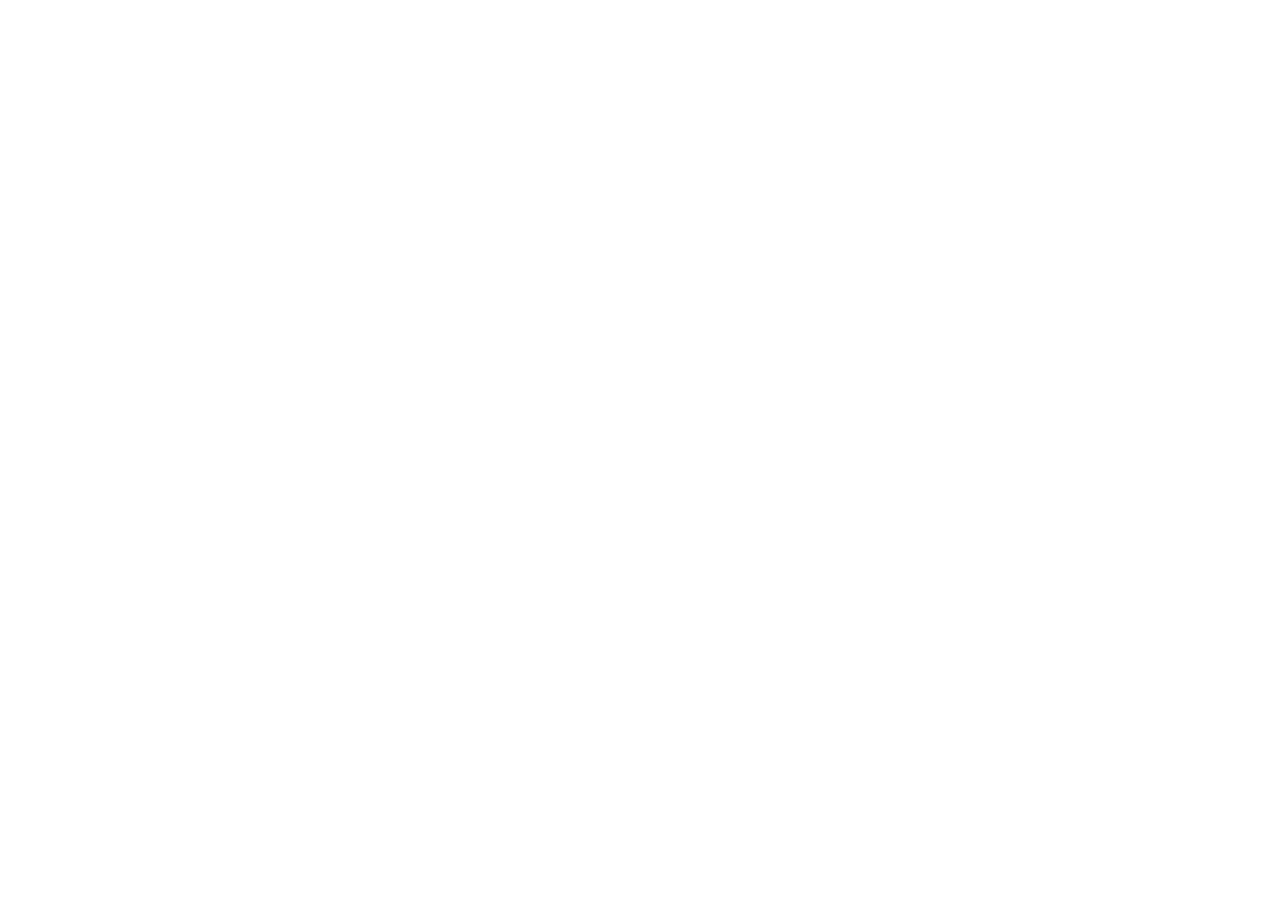
==== Index.html @ 125767a7 "Co-authored-by: rodrigodavicsalac-lgtm <rodrigodavicsalac-lgtm@users.noreply.github.com>" ====
<!DOCTYPE html>
<html lang="en">
<head>
    <meta charset="UTF-8">
    <meta name="viewport" content="width=device-width, initial-scale=1.0">
    <title>PanelGeneral</title>
</head>
<body>
    
</body>
</html>
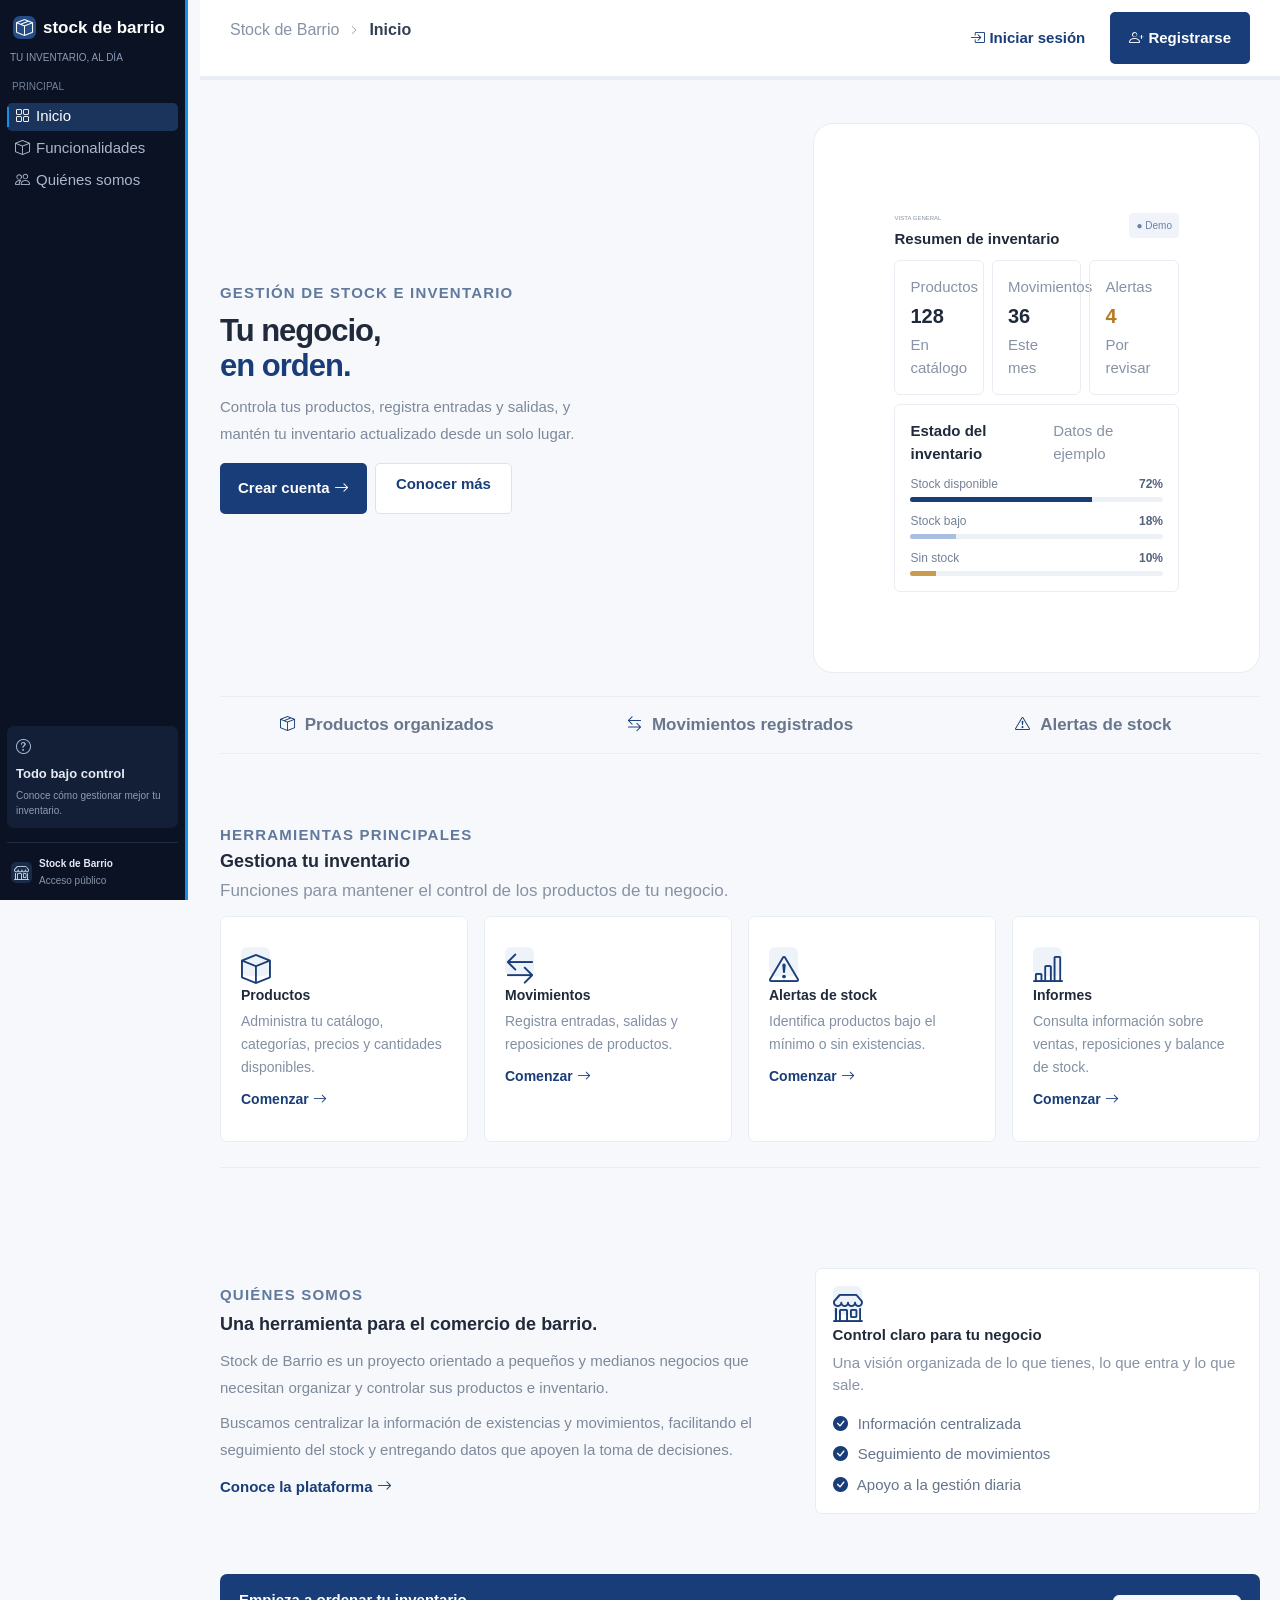
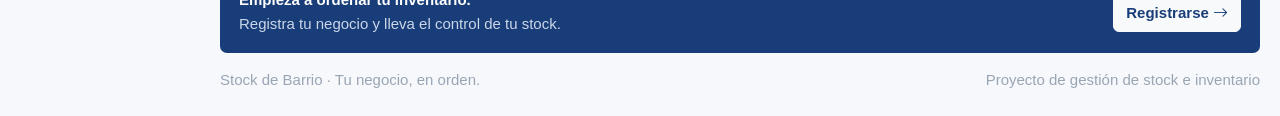
==== commit 7803bdd3: "Co-authored-by: rodrigodavicsalac-lgtm <rodrigodavicsalac-lgtm@users.noreply.github.com>" ====
--- a/Index.html
+++ b/Index.html
@@ -4,8 +4,454 @@
     <meta charset="UTF-8">
     <meta name="viewport" content="width=device-width, initial-scale=1.0">
     <title>PanelGeneral</title>
+
+    
+    <!-- Bootstrap -->
+    <link href="https://cdn.jsdelivr.net/npm/bootstrap@5.3.3/dist/css/bootstrap.min.css" rel="stylesheet">
+
+    <!-- Bootstrap Icons -->
+    <link href="https://cdn.jsdelivr.net/npm/bootstrap-icons@1.11.3/font/bootstrap-icons.min.css" rel="stylesheet">
+
+    <!-- CSS  -->
+    <link rel="stylesheet" href="/Css/Style.css">
+
 </head>
 <body>
-    
+
+
+<div class="app-container">
+
+    <!-- NAV: MENÚ LATERAL -------------------------------------------------------------------------------------------------------------------------------------------->
+    <aside class="sidebar" id="sidebar">
+
+        <a href="/Index.html" class="brand">
+            <span class="brand-icon">
+                <i class="bi bi-box-seam"></i>
+            </span>
+            <span>stock de barrio</span>
+        </a>
+
+        <p class="sidebar-description">TU INVENTARIO, AL DÍA</p>
+
+        <p class="nav-title">PRINCIPAL</p>
+
+        <nav class="sidebar-nav">
+
+            <a href="/Index.html" class="nav-link active">
+                <i class="bi bi-grid"></i>
+                <span>Inicio</span>
+            </a>
+
+            <a href="#funcionalidades" class="nav-link">
+                <i class="bi bi-box"></i>
+                <span>Funcionalidades</span>
+            </a>
+
+            <a href="#nosotros" class="nav-link">
+                <i class="bi bi-people"></i>
+                <span>Quiénes somos</span>
+            </a>
+
+        </nav>
+
+        <!-- INFORMACIÓN INFERIOR ------------------------------------------------------------------------------------------------------------------------------------------->
+        <div class="sidebar-bottom">
+
+            <div class="sidebar-help">
+                <i class="bi bi-question-circle"></i>
+                <strong>Todo bajo control</strong>
+                <small>Conoce cómo gestionar mejor tu inventario.</small>
+            </div>
+
+            <div class="sidebar-account">
+                <i class="bi bi-shop"></i>
+                <div>
+                    <strong>Stock de Barrio</strong>
+                    <small>Acceso público</small>
+                </div>
+            </div>
+
+        </div>
+
+    </aside>
+
+
+    <!-- CONTENEDOR PRINCIPAL --------------------------------------------------------------------------------------------------------------------------------------------->
+    <div class="main-wrapper">
+
+        <!-- HEADER SUPERIOR -->
+        <header class="topbar">
+
+            <div class="breadcrumb">
+                <button class="mobile-menu" id="menuToggle">
+                    <i class="bi bi-list"></i>
+                </button>
+
+                <span>Stock de Barrio</span>
+                <i class="bi bi-chevron-right"></i>
+                <strong>Inicio</strong>
+            </div>
+
+            <div class="topbar-actions">
+
+                <a href="/Html/Login.html" class="login-link">
+                    <i class="bi bi-box-arrow-in-right"></i>
+                    Iniciar sesión
+                </a>
+
+                <a href="/Html/Registro.html" class="btn-primary">
+                    <i class="bi bi-person-plus"></i>
+                    Registrarse
+                </a>
+
+            </div>
+
+        </header>
+
+
+        <!-- MAIN: CONTENIDO PRINCIPAL ------------------------------------------------------------------------------------------------------------------------------------>
+        <main class="main-content">
+
+            <!-- SECTION: PRESENTACIÓN -->
+            <section id="inicio" class="hero-section">
+
+                <div class="hero-text">
+
+                    <span class="section-label">
+                        GESTIÓN DE STOCK E INVENTARIO
+                    </span>
+
+                    <h1>
+                        Tu negocio,<br>
+                        <span>en orden.</span>
+                    </h1>
+
+                    <p>
+                        Controla tus productos, registra entradas y
+                        salidas, y mantén tu inventario actualizado
+                        desde un solo lugar.
+                    </p>
+
+                    <div class="hero-buttons">
+
+                        <a href="/Html/Registro.html" class="btn-primary">
+                            Crear cuenta
+                            <i class="bi bi-arrow-right"></i>
+                        </a>
+
+                        <a href="" class="btn-secondary">
+                            Conocer más
+                        </a>
+
+                    </div>
+
+                </div>
+
+
+                <!-- PANEL DEMOSTRATIVO ----------------------------------------------------------------------------------------------------------------------------------->
+                <div class="preview-card">
+
+                    <div class="preview-header">
+                        <div>
+                            <small>VISTA GENERAL</small>
+                            <h5>Resumen de inventario</h5>
+                        </div>
+
+                        <span class="demo-label">● Demo</span>
+                    </div>
+
+                    <div class="row g-2">
+
+                        <div class="col-4">
+                            <div class="stat-card">
+                                <small>Productos</small>
+                                <strong>128</strong>
+                                <span>En catálogo</span>
+                            </div>
+                        </div>
+
+                        <div class="col-4">
+                            <div class="stat-card">
+                                <small>Movimientos</small>
+                                <strong>36</strong>
+                                <span>Este mes</span>
+                            </div>
+                        </div>
+
+                        <div class="col-4">
+                            <div class="stat-card">
+                                <small>Alertas</small>
+                                <strong class="warning">4</strong>
+                                <span>Por revisar</span>
+                            </div>
+                        </div>
+
+                    </div>
+
+                    <div class="inventory-chart">
+
+                        <div class="d-flex justify-content-between">
+                            <strong>Estado del inventario</strong>
+                            <small>Datos de ejemplo</small>
+                        </div>
+
+                        <div class="progress-info">
+                            <span>Stock disponible</span>
+                            <strong>72%</strong>
+                        </div>
+
+                        <div class="progress">
+                            <div class="progress-bar" style="width:72%"></div>
+                        </div>
+
+                        <div class="progress-info">
+                            <span>Stock bajo</span>
+                            <strong>18%</strong>
+                        </div>
+
+                        <div class="progress">
+                            <div class="progress-bar light-blue" style="width:18%"></div>
+                        </div>
+
+                        <div class="progress-info">
+                            <span>Sin stock</span>
+                            <strong>10%</strong>
+                        </div>
+
+                        <div class="progress">
+                            <div class="progress-bar warning-bar" style="width:10%"></div>
+                        </div>
+
+                    </div>
+
+                </div>
+
+            </section>
+
+
+            <!-- SECTION: BENEFICIOS ------------------------------------------------------------------------------------------------------------------------------------>
+            <section class="quick-points">
+
+                <div>
+                    <i class="bi bi-box-seam"></i>
+                    <span>Productos organizados</span>
+                </div>
+
+                <div>
+                    <i class="bi bi-arrow-left-right"></i>
+                    <span>Movimientos registrados</span>
+                </div>
+
+                <div>
+                    <i class="bi bi-exclamation-triangle"></i>
+                    <span>Alertas de stock</span>
+                </div>
+
+            </section>
+
+
+            <!-- SECTION: FUNCIONALIDADES ------------------------------------------------------------------------------------------------------------------------------->
+            <section id="funcionalidades" class="content-section">
+
+                <div class="section-heading">
+                    <div>
+                        <span class="section-label">HERRAMIENTAS PRINCIPALES</span>
+                        <h2>Gestiona tu inventario</h2>
+                        <p>
+                            Funciones para mantener el control
+                            de los productos de tu negocio.
+                        </p>
+                    </div>
+                </div>
+
+
+                <div class="row g-3">
+
+                    <div class="col-md-6 col-xl-3">
+                        <article class="feature-card">
+                            <div class="feature-icon">
+                                <i class="bi bi-box"></i>
+                            </div>
+
+                            <h5>Productos</h5>
+
+                            <p>
+                                Administra tu catálogo, categorías,
+                                precios y cantidades disponibles.
+                            </p>
+
+                            <a href="/Html/Registro.html">
+                                Comenzar <i class="bi bi-arrow-right"></i>
+                            </a>
+                        </article>
+                    </div>
+
+
+                    <div class="col-md-6 col-xl-3">
+                        <article class="feature-card">
+                            <div class="feature-icon">
+                                <i class="bi bi-arrow-left-right"></i>
+                            </div>
+
+                            <h5>Movimientos</h5>
+
+                            <p>
+                                Registra entradas, salidas y
+                                reposiciones de productos.
+                            </p>
+
+                            <a href="/Html/Registro.html">
+                                Comenzar <i class="bi bi-arrow-right"></i>
+                            </a>
+                        </article>
+                    </div>
+
+
+                    <div class="col-md-6 col-xl-3">
+                        <article class="feature-card">
+                            <div class="feature-icon">
+                                <i class="bi bi-exclamation-triangle"></i>
+                            </div>
+
+                            <h5>Alertas de stock</h5>
+
+                            <p>
+                                Identifica productos bajo el mínimo
+                                o sin existencias.
+                            </p>
+
+                            <a href="/Html/Registro.html">
+                                Comenzar <i class="bi bi-arrow-right"></i>
+                            </a>
+                        </article>
+                    </div>
+
+
+                    <div class="col-md-6 col-xl-3">
+                        <article class="feature-card">
+                            <div class="feature-icon">
+                                <i class="bi bi-bar-chart-line"></i>
+                            </div>
+
+                            <h5>Informes</h5>
+
+                            <p>
+                                Consulta información sobre ventas,
+                                reposiciones y balance de stock.
+                            </p>
+
+                            <a href="/Html/Registro.html">
+                                Comenzar <i class="bi bi-arrow-right"></i>
+                            </a>
+                        </article>
+                    </div>
+
+                </div>
+
+            </section>
+
+
+            <!-- SECTION: QUIÉNES SOMOS ------------------------------------------------------------------------------------------------------------------------------------>
+            <section id="nosotros" class="about-section">
+
+                <div class="about-text">
+
+                    <span class="section-label">QUIÉNES SOMOS</span>
+
+                    <h2>
+                        Una herramienta para el comercio de barrio.
+                    </h2>
+
+                    <p>
+                        Stock de Barrio es un proyecto orientado a
+                        pequeños y medianos negocios que necesitan
+                        organizar y controlar sus productos e inventario.
+                    </p>
+
+                    <p>
+                        Buscamos centralizar la información de existencias
+                        y movimientos, facilitando el seguimiento del stock
+                        y entregando datos que apoyen la toma de decisiones.
+                    </p>
+
+                    <a href="Html/Registro.html" class="text-action">
+                        Conoce la plataforma
+                        <i class="bi bi-arrow-right"></i>
+                    </a>
+
+                </div>
+
+
+                <div class="about-card">
+
+                    <div class="feature-icon">
+                        <i class="bi bi-shop"></i>
+                    </div>
+
+                    <h5>Control claro para tu negocio</h5>
+
+                    <p>
+                        Una visión organizada de lo que tienes,
+                        lo que entra y lo que sale.
+                    </p>
+
+                    <div class="about-item">
+                        <i class="bi bi-check-circle-fill"></i>
+                        Información centralizada
+                    </div>
+
+                    <div class="about-item">
+                        <i class="bi bi-check-circle-fill"></i>
+                        Seguimiento de movimientos
+                    </div>
+
+                    <div class="about-item">
+                        <i class="bi bi-check-circle-fill"></i>
+                        Apoyo a la gestión diaria
+                    </div>
+
+                </div>
+
+            </section>
+
+
+            <!-- SECTION: LLAMADO A LA ACCIÓN ----------------------------------------------------------------------------------------------------------------------------->
+            <section class="bottom-cta">
+
+                <div>
+                    <h4>Empieza a ordenar tu inventario.</h4>
+                    <p>
+                        Registra tu negocio y lleva el control de tu stock.
+                    </p>
+                </div>
+
+                <a href="/Html/Registro.html" class="btn btn-light">
+                    Registrarse
+                    <i class="bi bi-arrow-right"></i>
+                </a>
+
+            </section>
+
+
+            <!-- FOOTER -------------------------------------------------------------------------------------------------------------------------------------------------->
+            <footer class="page-footer">
+                <span>Stock de Barrio · Tu negocio, en orden.</span>
+                <span>Proyecto de gestión de stock e inventario</span>
+            </footer>
+
+        </main>
+
+    </div>
+
+</div>
+
+
+<!-- Bootstrap JS -->
+<script src="https://cdn.jsdelivr.net/npm/bootstrap@5.3.3/dist/js/bootstrap.bundle.min.js"></script>
+
+<!-- JavaScript propio -->
+<script src="js/app.js"></script>
+
+
 </body>
 </html>
--- a/Css/Style.css
+++ b/Css/Style.css
@@ -0,0 +1,792 @@
+
+
+
+/* =========================================
+    BASE DE ESTILOS 
+   Estilos compartidos del proyecto
+========================================= */
+
+/* 1. VARIABLES */
+:root {
+    --sidebar: #0A1223;
+    --sidebar-active: #1A345C;
+    --primary: #183D78;
+    --primary-light: #A9BFE1;
+    --accent: #1490EA;
+
+    --background: #F6F8FB;
+    --white: #FFFFFF;
+
+    --text: #202A3A;
+    --muted: #8793A5;
+    --border: #E8EDF3;
+
+    --warning: #B77A24;
+    --danger: #C95757;
+}
+
+/* 2. CONFIGURACIÓN GENERAL */
+* {
+    box-sizing: border-box;
+}
+
+html {
+    scroll-behavior: smooth;
+    scroll-padding-top: 65px;
+}
+
+body {
+    margin: 0;
+    background: var(--background);
+    color: var(--text);
+    font-family: Arial, Helvetica, sans-serif;
+    font-size: 15px;
+}
+
+a {
+    text-decoration: none;
+}
+
+.app-container {
+    min-height: 100vh;
+}
+
+/* 3. SIDEBAR */
+.sidebar {
+    position: fixed;
+    top: 0;
+    left: 0;
+    bottom: 0;
+
+    width: 188px;
+
+    background: var(--sidebar);
+    color: #AAB8CF;
+
+    padding: 15px 7px 12px;
+
+    display: flex;
+    flex-direction: column;
+
+    z-index: 1050;
+
+    border-right: 3px solid var(--accent);
+}
+
+.brand {
+    display: flex;
+    align-items: center;
+    gap: 7px;
+    padding: 0 6px;
+
+    color: var(--white);
+    font-size: 17px;
+    font-weight: 700;
+    white-space: nowrap;
+}
+
+.brand-icon {
+    width: 23px;
+    height: 23px;
+
+    background: #244D87;
+    color: var(--white);
+
+    border-radius: 7px;
+
+    display: grid;
+    place-items: center;
+}
+
+.sidebar-description {
+    font-size: 10px;
+    color: #8A9AB4;
+    margin: 9px 3px 14px;
+}
+
+.nav-title {
+    font-size: 10px;
+    color: #71819C;
+    margin: 0 5px 9px;
+}
+
+.sidebar-nav {
+    display: flex;
+    flex-direction: column;
+    gap: 4px;
+}
+
+.sidebar-nav .nav-link {
+    display: flex;
+    align-items: center;
+    gap: 10px;
+
+    height: 28px;
+    padding: 0 8px;
+
+    color: #AAB8CF;
+    font-size: 15px;
+
+    border-radius: 5px;
+    position: relative;
+}
+
+.sidebar-nav .nav-link i {
+    font-size: 15px;
+    width: 11px;
+}
+
+.sidebar-nav .nav-link:hover,
+.sidebar-nav .nav-link.active {
+    background: var(--sidebar-active);
+    color: var(--white);
+}
+
+.sidebar-nav .nav-link.active::before {
+    content: "";
+    position: absolute;
+
+    left: 0;
+    top: 4px;
+    bottom: 4px;
+
+    width: 2px;
+    background: var(--accent);
+}
+
+/* 4. SIDEBAR INFERIOR */
+.sidebar-bottom {
+    margin-top: auto;
+}
+
+.sidebar-help {
+    background: #121F36;
+    border-radius: 7px;
+
+    padding: 10px 9px;
+    margin-bottom: 14px;
+
+    display: flex;
+    flex-direction: column;
+    gap: 5px;
+}
+
+.sidebar-help i {
+    font-size: 15px;
+    color: var(--primary-light);
+}
+
+.sidebar-help strong {
+    font-size: 13px;
+    color: #E5EBF4;
+}
+
+.sidebar-help small {
+    font-size: 10px;
+    color: #8E9CB2;
+    line-height: 1.5;
+}
+
+.sidebar-account {
+    border-top: 1px solid #1C2B44;
+    padding: 13px 4px 0;
+
+    display: flex;
+    align-items: center;
+    gap: 7px;
+}
+
+.sidebar-account > i {
+    width: 21px;
+    height: 21px;
+
+    background: #1A2B48;
+    color: #C5D3E8;
+
+    border-radius: 5px;
+
+    display: grid;
+    place-items: center;
+}
+
+.sidebar-account strong,
+.sidebar-account small {
+    display: block;
+    font-size: 10px;
+    white-space: nowrap;
+}
+
+.sidebar-account strong {
+    color: #E4EAF3;
+}
+
+.sidebar-account small {
+    color: #8795AA;
+    margin-top: 2px;
+}
+
+/* 5. CONTENEDOR PRINCIPAL */
+.main-wrapper {
+    margin-left: 200px;
+    min-height: 100vh;
+}
+
+/* 6. BARRA SUPERIOR */
+.topbar {
+    height: 80px;
+
+    background: var(--white);
+    border-bottom: 4px solid var(--border);
+
+    display: flex;
+    align-items: center;
+    justify-content: space-between;
+
+    padding: 0 30px;
+
+    position: sticky;
+    top: 0;
+    z-index: 1000;
+}
+
+.breadcrumb {
+    display: flex;
+    align-items: center;
+    gap: 10px;
+
+    font-size: 16px;
+    color: var(--muted);
+}
+
+.breadcrumb a {
+    color: var(--muted);
+}
+
+.breadcrumb strong {
+    color: #344054;
+    font-weight: 600;
+}
+
+.breadcrumb i {
+    font-size: 10px;
+}
+
+.topbar-actions {
+    display: flex;
+    align-items: center;
+    gap: 25px;
+}
+
+.topbar-note {
+    color: var(--muted);
+    font-size: 25px;
+}
+
+.login-link {
+    color: var(--primary);
+    font-size: 15px;
+    font-weight: 600;
+}
+
+.login-link:hover {
+    color: var(--accent);
+}
+
+/* 7. BOTONES GENERALES */
+.btn-primary {
+    background: var(--primary);
+    border: 5px solid var(--primary);
+
+    color: var(--white);
+
+    padding: 10px 14px;
+    border-radius: 5px;
+
+    font-size: 15px;
+    font-weight: 800;
+}
+
+.btn-primary:hover {
+    background: #102F61;
+    color: var(--white);
+}
+
+.btn-secondary,
+.btn-outline-stock {
+    background: var(--white);
+    border: 1px solid #DCE3EC;
+
+    color: var(--primary);
+
+    border-radius: 5px;
+
+    font-size: 15px;
+    font-weight: 600;
+
+    padding: 9px 20px;
+}
+
+.btn-secondary:hover,
+.btn-outline-stock:hover {
+    background: #011d42;
+    color: var(--primary);
+}
+
+.btn-stock {
+    background: var(--primary);
+    color: var(--white);
+
+    border: 1px solid var(--primary);
+    border-radius: 5px;
+
+    padding: 20px;
+
+    font-size: 15px;
+    font-weight: 800;
+}
+
+.btn-stock:hover {
+    background: #e4e4e4;
+    color: var(--white);
+}
+
+/* 8. ELEMENTOS GENERALES DE SECCIÓN */
+.section-label {
+    color: #60799D;
+    font-size: 15px;
+    font-weight: 800;
+    letter-spacing: .08em;
+}
+
+.page-footer {
+    display: flex;
+    justify-content: space-between;
+    gap: 40px;
+
+    padding: 16px 0 7px;
+
+    color: #9AA5B4;
+    font-size: 15px;
+}
+
+/* 9. BOTÓN DE MENÚ MÓVIL */
+.mobile-menu {
+    display: none;
+    border: 0;
+    background: transparent;
+    color: var(--primary);
+    font-size: 19px;
+}
+
+/* 10. RESPONSIVE GENERAL */
+@media (max-width: 760px) {
+
+    .sidebar {
+        transform: translateX(-100%);
+        transition: transform .2s;
+        width: 210px;
+    }
+
+    .sidebar.open {
+        transform: translateX(0);
+    }
+
+    .main-wrapper {
+        margin-left: 0;
+    }
+
+    .mobile-menu {
+        display: inline-grid;
+        place-items: center;
+    }
+
+    .topbar {
+        padding: 0 13px;
+    }
+
+    .topbar-note {
+        display: none;
+    }
+
+    .page-footer {
+        flex-direction: column;
+    }
+}
+
+
+/* =========================================
+   STOCK DE BARRIO - INDEX
+   Página principal de presentación
+========================================= */
+
+/* 1. CONTENIDO PRINCIPAL */
+.main-content {
+    max-width: 1500px;
+    margin: auto;
+    padding: 30px 20px 18px;
+}
+
+/* 2. HERO / PRESENTACIÓN */
+.hero-section {
+    display: grid;
+    grid-template-columns: 1.05fr .95fr;
+    gap: 100px;
+    align-items: center;
+    padding: 13px 0 23px;
+}
+
+.hero-text h1 {
+    color: var(--text);
+    font-size: 31px;
+    font-weight: 750;
+    line-height: 1.12;
+    letter-spacing: -1px;
+    margin: 9px 0 10px;
+}
+
+.hero-text h1 span {
+    color: var(--primary);
+}
+
+.hero-text p {
+    color: #7D899B;
+    font-size: 15px;
+    line-height: 1.8;
+    max-width: 370px;
+    margin-bottom: 16px;
+}
+
+.hero-buttons {
+    display: flex;
+    gap: 8px;
+    flex-wrap: wrap;
+}
+
+.hero-buttons .btn-primary {
+    padding: 9px 13px;
+}
+
+/* 3. TARJETA DE DEMOSTRACIÓN */
+.preview-card {
+    background: var(--white);
+    border: 1px solid var(--border);
+    border-radius: 20px;
+    padding: 80px;
+}
+
+.preview-header {
+    display: flex;
+    justify-content: space-between;
+    align-items: center;
+    margin-bottom: 12px;
+}
+
+.preview-header small {
+    font-size: 6px;
+    color: var(--muted);
+}
+
+.preview-header h5 {
+    font-size: 15px;
+    font-weight: 700;
+    margin: 3px 0 0;
+}
+
+.demo-label {
+    font-size: 10px;
+    color: #6881A5;
+    background: #F0F4FA;
+    padding: 5px 7px;
+    border-radius: 4px;
+}
+
+/* 4. TARJETAS DE INDICADORES */
+.stat-card {
+    border: 1px solid var(--border);
+    border-radius: 6px;
+    padding: 15px;
+}
+
+.stat-card small,
+.stat-card span {
+    display: block;
+    color: var(--muted);
+    font-size: 15px;
+}
+
+.stat-card strong {
+    display: block;
+    font-size: 20px;
+    margin: 3px 0;
+}
+
+.stat-card .warning {
+    color: var(--warning);
+}
+
+/* 5. GRÁFICO DE INVENTARIO */
+.inventory-chart {
+    border: 1px solid var(--border);
+    border-radius: 6px;
+    margin-top: 9px;
+    padding: 15px;
+}
+
+.inventory-chart > div:first-child strong {
+    font-size: 15px;
+}
+
+.inventory-chart > div:first-child small {
+    font-size: 15px;
+    color: var(--muted);
+}
+
+.progress-info {
+    display: flex;
+    justify-content: space-between;
+    font-size: 12px;
+    color: #758196;
+    margin: 10px 0 4px;
+}
+
+.progress-info strong {
+    color: #53637B;
+}
+
+.inventory-chart .progress {
+    height: 5px;
+    background: #EDF1F6;
+    border-radius: 5px;
+}
+
+.inventory-chart .progress-bar {
+    background: var(--primary);
+}
+
+.inventory-chart .progress-bar.light-blue {
+    background: var(--primary-light);
+}
+
+.inventory-chart .progress-bar.warning-bar {
+    background: #C99A50;
+}
+
+/* 6. BENEFICIOS */
+.quick-points {
+    display: grid;
+    grid-template-columns: repeat(3, 1fr);
+    gap: 20px;
+    padding: 15px 0;
+    border-top: 1px solid var(--border);
+    border-bottom: 1px solid var(--border);
+}
+
+.quick-points > div {
+    display: flex;
+    justify-content: center;
+    align-items: center;
+    gap: 10px;
+    color: #68778D;
+    font-size: 17px;
+    font-weight: 600;
+}
+
+.quick-points i {
+    color: var(--primary);
+    font-size: 15px;
+}
+
+/* 7. FUNCIONALIDADES */
+.content-section {
+    padding: 70px 0 25px;
+}
+
+.section-heading {
+    margin-bottom: 13px;
+}
+
+.section-heading h2 {
+    font-size: 18px;
+    font-weight: 600;
+    margin: 5px 0;
+}
+
+.section-heading p {
+    font-size: 17px;
+    color: var(--muted);
+    margin: 0;
+}
+
+.feature-card {
+    height: 100%;
+    background: var(--white);
+    border: 1px solid var(--border);
+    border-radius: 7px;
+    padding: 30px 20px;
+}
+
+.feature-icon {
+    width: 29px;
+    height: 29px;
+    display: grid;
+    place-items: center;
+    border-radius: 6px;
+    background: #EEF3FA;
+    color: var(--primary);
+    font-size: 30px;
+    margin-bottom: 11px;
+}
+
+.feature-card h5 {
+    font-size: 14px;
+    font-weight: 700;
+    margin-bottom: 6px;
+}
+
+.feature-card p {
+    font-size: 14px;
+    color: #8290A3;
+    line-height: 1.65;
+    margin-bottom: 9px;
+}
+
+.feature-card a {
+    color: var(--primary);
+    font-size: 14px;
+    font-weight: 700;
+}
+
+/* 8. QUIÉNES SOMOS */
+.about-section {
+    display: grid;
+    grid-template-columns: 1.1fr .9fr;
+    gap: 50px;
+    align-items: center;
+    padding: 100px 0 60px;
+    border-top: 1px solid var(--border);
+}
+
+.about-text h2 {
+    font-size: 18px;
+    font-weight: 700;
+    line-height: 1.3;
+    margin: 7px 0 10px;
+}
+
+.about-text p {
+    font-size: 15px;
+    line-height: 1.8;
+    color: #7D899B;
+    margin-bottom: 8px;
+}
+
+.text-action {
+    display: inline-block;
+    margin-top: 5px;
+    font-size: 15px;
+    font-weight: 700;
+    color: var(--primary);
+}
+
+.about-card {
+    background: var(--white);
+    border: 1px solid var(--border);
+    border-radius: 7px;
+    padding: 17px;
+}
+
+.about-card h5 {
+    font-size: 15px;
+    font-weight: 700;
+}
+
+.about-card p {
+    font-size: 15px;
+    color: var(--muted);
+}
+
+.about-item {
+    font-size: 15px;
+    color: #64748B;
+    margin-top: 8px;
+}
+
+.about-item i {
+    color: var(--primary);
+    margin-right: 6px;
+}
+
+/* 9. LLAMADO A LA ACCIÓN */
+.bottom-cta {
+    background: var(--primary);
+    color: var(--white);
+    border-radius: 7px;
+    padding: 17px 19px;
+
+    display: flex;
+    justify-content: space-between;
+    align-items: center;
+    gap: 15px;
+}
+
+.bottom-cta h4 {
+    font-size: 15px;
+    font-weight: 700;
+    margin: 0 0 4px;
+}
+
+.bottom-cta p {
+    color: #CBD7E9;
+    font-size: 15px;
+    margin: 0;
+}
+
+.bottom-cta .btn {
+    font-size: 15px;
+    font-weight: 700;
+    color: var(--primary);
+}
+
+/* 10. RESPONSIVE INDEX */
+@media (min-width: 1400px) {
+
+    .main-content {
+        padding-left: 22px;
+        padding-right: 22px;
+    }
+
+    .hero-text h1 {
+        font-size: 35px;
+    }
+}
+
+@media (max-width: 760px) {
+
+    .main-content {
+        padding: 16px 13px;
+    }
+
+    .hero-section {
+        grid-template-columns: 1fr;
+        gap: 18px;
+    }
+
+    .hero-text h1 {
+        font-size: 29px;
+    }
+
+    .quick-points {
+        grid-template-columns: 1fr;
+        justify-items: start;
+    }
+
+    .about-section {
+        grid-template-columns: 1fr;
+        gap: 15px;
+    }
+
+    .bottom-cta {
+        align-items: flex-start;
+        flex-direction: column;
+    }
+}
